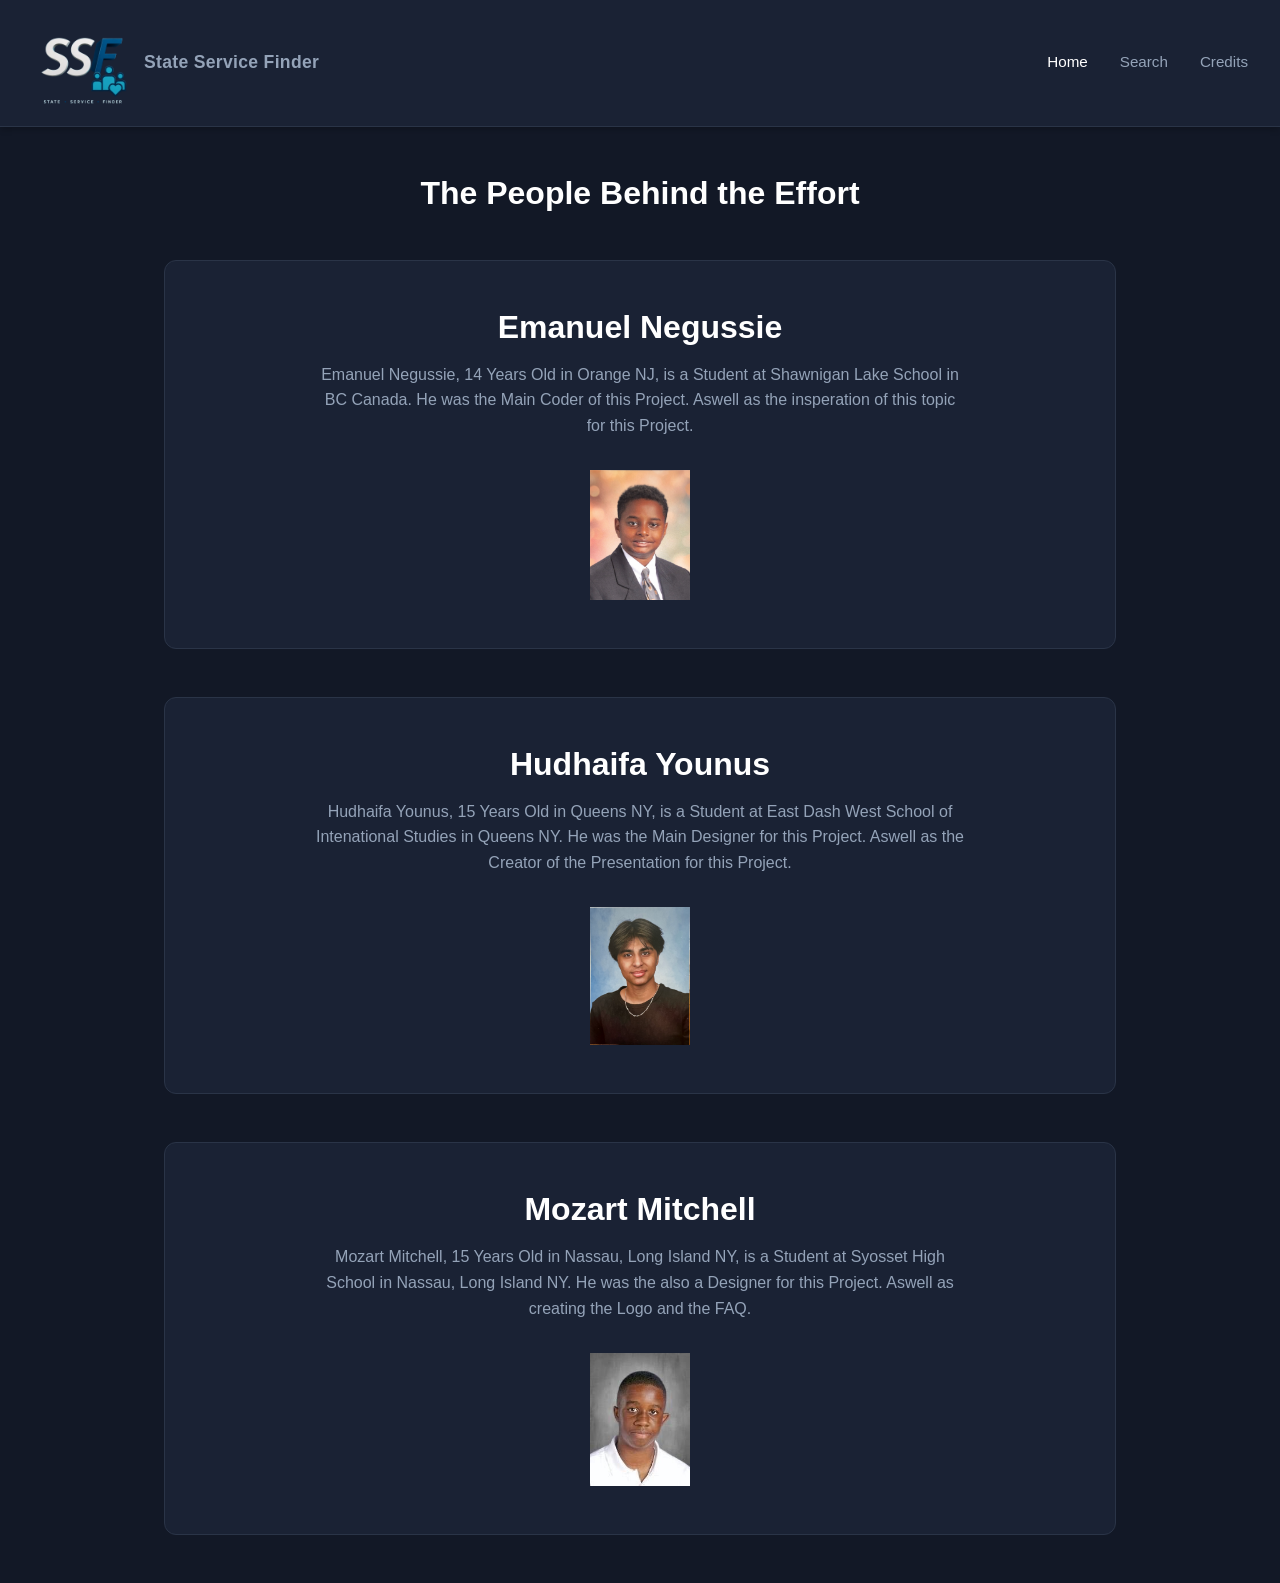
==== credits.html @ eddfe324 "Intial website upload" ====
<!DOCTYPE html>
<html lang="en">
<head>
  <meta charset="UTF-8">
  <meta name="viewport" content="width=device-width, initial-scale=1.0">
  <title>State Service Finder - Credits</title>
  <link rel="stylesheet" href="style.css">
</head>
<body>

  <header>
    <div class="logo">
      <img src="logo.png" alt="(State Service Finder)" class="profile-img">
      <span class="logo-text">State Service Finder</span>
    </div>

    <nav>
      <ul>
        <li><a href="index.html" class="active">Home</a></li>
        <li><a href="search.html">Search</a></li>
        <li><a href="credits.html">Credits</a></li>
      </ul>
    </nav>
  </header>

  <main>
        <h1>The People Behind the Effort</h1>
        </div>
      </div>
    </section>
  </main>
<main>
    <section class="hero-section">
      <div class="hero-content">
        <h1>Emanuel Negussie</h1>
                <p>Emanuel Negussie, 14 Years Old in Orange NJ, is a Student at Shawnigan Lake School in BC Canada. He was the Main Coder of this Project. Aswell as the insperation of this topic for this Project.</p>
         <img src="EmanuelN-DD.jpg" alt="(State Service Finder)" class="profile-img">
            </div>
      </div>
    </section>
  </main>
  
  <main>
    <section class="hero-section">
      <div class="hero-content">
        <h1>Hudhaifa Younus</h1>
           <p>Hudhaifa Younus, 15 Years Old in Queens NY, is a Student at East Dash West School of Intenational Studies in Queens NY. He was the Main Designer for this Project. Aswell as the Creator of the Presentation for this Project.</p>
        <img src="HudhaifaY-DD.jpg" alt="(State Service Finder)" class="profile-img">
        </div>
      </div>
    </section>
  </main>

    <main>
    <section class="hero-section">
      <div class="hero-content">
        <h1>Mozart Mitchell</h1>
        <p>Mozart Mitchell, 15 Years Old in Nassau, Long Island NY, is a Student at Syosset High School in Nassau, Long Island NY. He was the also a Designer for this Project. Aswell as creating the Logo and the FAQ.</p>
        <img src="MozartM-DD.jpg" alt="(State Service Finder)" class="profile-img">
      </div>
    </section>
  </main>
  <script src="script.js"></script>

</body>
</html>
---- style.css ----
/* `:root` is used to create CSS variables that store colors you can reuse throughout your website. 
Each variable, like `--primary`, `--accent`, or `--text-light`, represents a specific color for things such as backgrounds, text, buttons, and borders. */
:root {
  --primary: #121826;
  --header-bg: #1a2234;   
  --text-light: #ffffff; 
  --text-muted: #94a3b8;  
  --accent: #f59e0b;      
  --border-color: #2a3447;
}

* {
  box-sizing: border-box;
  margin: 0;
  padding: 0;
  font-family: 'Segoe UI', Tahoma, Geneva, Verdana, sans-serif;
}

body {
  background-color: var(--primary);
  color: var(--text-light);
}

header {
  background-color: var(--header-bg);
  color: var(--text-light);
  padding: 0.8rem 2rem;
  display: flex;
  justify-content: space-between;
  align-items: center;
  border-bottom: 1px solid var(--border-color);
  box-shadow: 0 4px 6px -1px rgba(0, 0, 0, 0.2);
}

.logo {
  font-size: 1.1rem;
  font-weight: bold;
  display: flex;
  align-items: center;
  gap: 0.75rem;
  cursor: pointer;
}

.profile-img {
  width: 100px;
  height: auto;
}

.logo-icon {
  background-color: var(--accent);
  width: 36px;
  height: 36px;
  border-radius: 8px;
  display: flex;
  align-items: center;
  justify-content: center;
  font-size: 1.2rem;
}

.logo-text {
  color: #94a3b8;
  letter-spacing: 0.3px;
}

nav ul {
  display: flex;
  list-style: none;
  gap: 2rem;
}

nav a {
  color: var(--text-muted);
  text-decoration: none;
  font-weight: 500;
  font-size: 0.95rem;
  transition: color 0.2s;
  padding: 0.4rem 0;
}

nav a:hover,
nav a.active {
  color: var(--text-light);
}

.user-profile {
  display: flex;
  align-items: center;
}

.profile-pic {
  width: 38px;
  height: 38px;
  border-radius: 50%;
  object-fit: cover;
  border: 2px solid #334155;
  cursor: pointer;
  transition: border-color 0.2s ease;
}

.profile-pic:hover {
  border-color: var(--accent);
}


main {
  max-width: 1000px;
  margin: 3rem auto;
  padding: 0 1.5rem;
  text-align: center;
}

.hero-section {
  background-color: var(--header-bg);
  border: 1px solid var(--border-color);
  border-radius: 12px;
  padding: 3rem 2rem;
  margin-bottom: 3rem;
}

.hero-content {
  display: flex;
  flex-direction: column;
  align-items: center;
}

.hero-content h1 {
  font-size: 2rem;
  margin-bottom: 1rem;
}

.hero-content p {
  color: var(--text-muted);
  max-width: 650px;
  line-height: 1.6;
  margin-bottom: 2rem;
}

.hero-buttons {
  display: flex;
  gap: 1rem;
  justify-content: center;
  flex-wrap: wrap;
}

.btn {
  padding: 0.75rem 1.5rem;
  font-size: 0.95rem;
  font-weight: 600;
  border-radius: 6px;
  text-decoration: none;
  transition: all 0.2s ease;
  cursor: pointer;
}

.btn-primary {
  background-color: var(--accent);
  color: #0f172a;
}

.btn-primary:hover {
  background-color: #e16c6c;
}

.btn-secondary {
  background-color: transparent;
  color: var(--text-light);
  border: 1px solid var(--border-color);
}

.btn-secondary:hover {
  background-color: #1a2234;
  border-color: var(--text-muted);
}

/* --- Features Section Alignment --- */
.features-section h2 {
  font-size: 1.5rem;
  margin-bottom: 2rem;
  text-align: center;
}

.card-grid {
  display: grid;
  grid-template-columns: repeat(auto-fit, minmax(250px, 1fr));
  gap: 1.5rem;
}

.card {
  background-color: var(--header-bg);
  border: 1px solid var(--border-color);
  border-radius: 8px;
  padding: 2rem 1.5rem;
  transition: transform 0.2s ease;
  display: flex;
  flex-direction: column;
  align-items: center;
  text-align: center;
}

.card:hover {
  transform: translateY(-4px);
}

.card-icon {
  font-size: 2rem;
  margin-bottom: 0.75rem;
}

.card h3 {
  font-size: 1.1rem;
  margin-bottom: 0.5rem;
}

.card p {
  color: var(--text-muted);
  font-size: 0.95rem;
  line-height: 1.5;
}

.search-header {
  margin-bottom: 2rem;
}

.search-box {
  background-color: var(--header-bg);
  border: 1px solid var(--border-color);
  border-radius: 8px;
  padding: 1.5rem;
  display: flex;
  gap: 1.5rem;
  flex-wrap: wrap;
  align-items: flex-end;
  justify-content: center;
  margin-bottom: 2rem;
}

.form-group {
  display: flex;
  flex-direction: column;
  align-items: flex-start;
  flex: 1;
  min-width: 200px;
}

.form-group label {
  font-size: 0.9rem;
  font-weight: 600;
  margin-bottom: 0.5rem;
  color: var(--text-light);
}

.form-group select {
  width: 100%;
  padding: 0.75rem;
  background-color: var(--primary);
  border: 1px solid var(--border-color);
  border-radius: 6px;
  color: var(--text-light);
  font-size: 0.95rem;
  outline: none;
}

.form-group select:focus {
  border-color: var(--accent);
}

.results-container {
  display: flex;
  flex-direction: column;
  gap: 1.5rem;
  margin-top: 2rem;
}

.placeholder-text {
  color: var(--text-muted);
  font-style: italic;
}

.cue-card {
  background-color: var(--header-bg);
  border: 1px solid var(--border-color);
  border-radius: 8px;
  padding: 1.5rem;
  display: flex;
  justify-content: space-between;
  align-items: center;
  gap: 1.5rem;
  text-align: left;
  box-shadow: 0 4px 6px -1px rgba(0, 0, 0, 0.2);
}

.cue-card-details {
  flex: 1;
}

.cue-card-badge {
  display: inline-block;
  background-color: #1e293b;
  color: var(--accent);
  border: 1px solid var(--accent);
  padding: 0.25rem 0.6rem;
  border-radius: 4px;
  font-size: 0.8rem;
  font-weight: 600;
  margin-bottom: 0.75rem;
}

.cue-card h3 {
  font-size: 1.25rem;
  margin-bottom: 0.5rem;
  color: var(--text-light);
}

.cue-card p {
  color: var(--text-muted);
  font-size: 0.95rem;
  margin-bottom: 0.75rem;
  line-height: 1.5;
}

.cue-card-info {
  font-size: 0.9rem;
  color: var(--text-light);
  margin-top: 0.4rem;
}

.cue-card-info strong {
  color: var(--accent);
}

.cue-card-action {
  min-width: 140px;
}

@media (max-width: 650px) {
  .cue-card {
    flex-direction: column;
    align-items: flex-start;
  }
  .cue-card-action {
    width: 100%;
  }
  .cue-card-action .btn {
    display: block;
    width: 100%;
  }
}
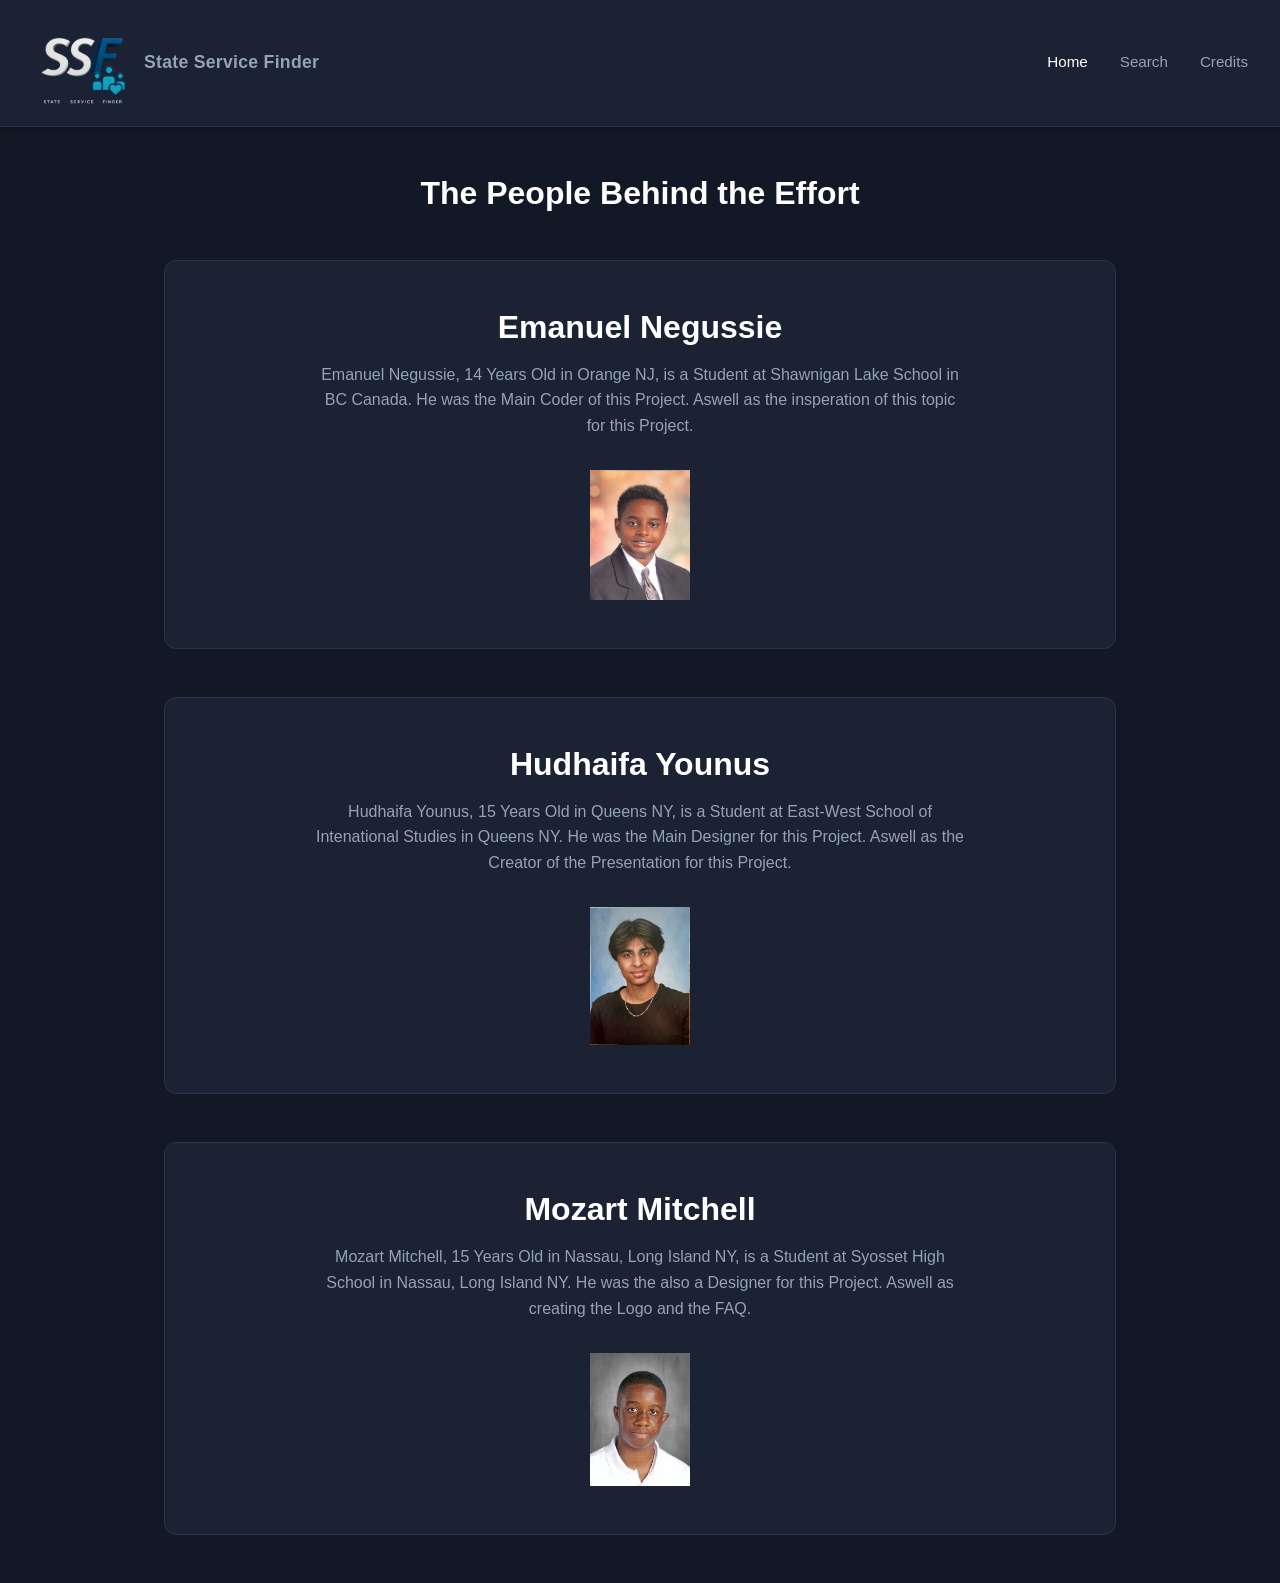
==== commit 79475358: "Update website" ====
--- a/credits.html
+++ b/credits.html
@@ -44,7 +44,7 @@
     <section class="hero-section">
       <div class="hero-content">
         <h1>Hudhaifa Younus</h1>
-           <p>Hudhaifa Younus, 15 Years Old in Queens NY, is a Student at East Dash West School of Intenational Studies in Queens NY. He was the Main Designer for this Project. Aswell as the Creator of the Presentation for this Project.</p>
+           <p>Hudhaifa Younus, 15 Years Old in Queens NY, is a Student at East-West School of Intenational Studies in Queens NY. He was the Main Designer for this Project. Aswell as the Creator of the Presentation for this Project.</p>
         <img src="HudhaifaY-DD.jpg" alt="(State Service Finder)" class="profile-img">
         </div>
       </div>
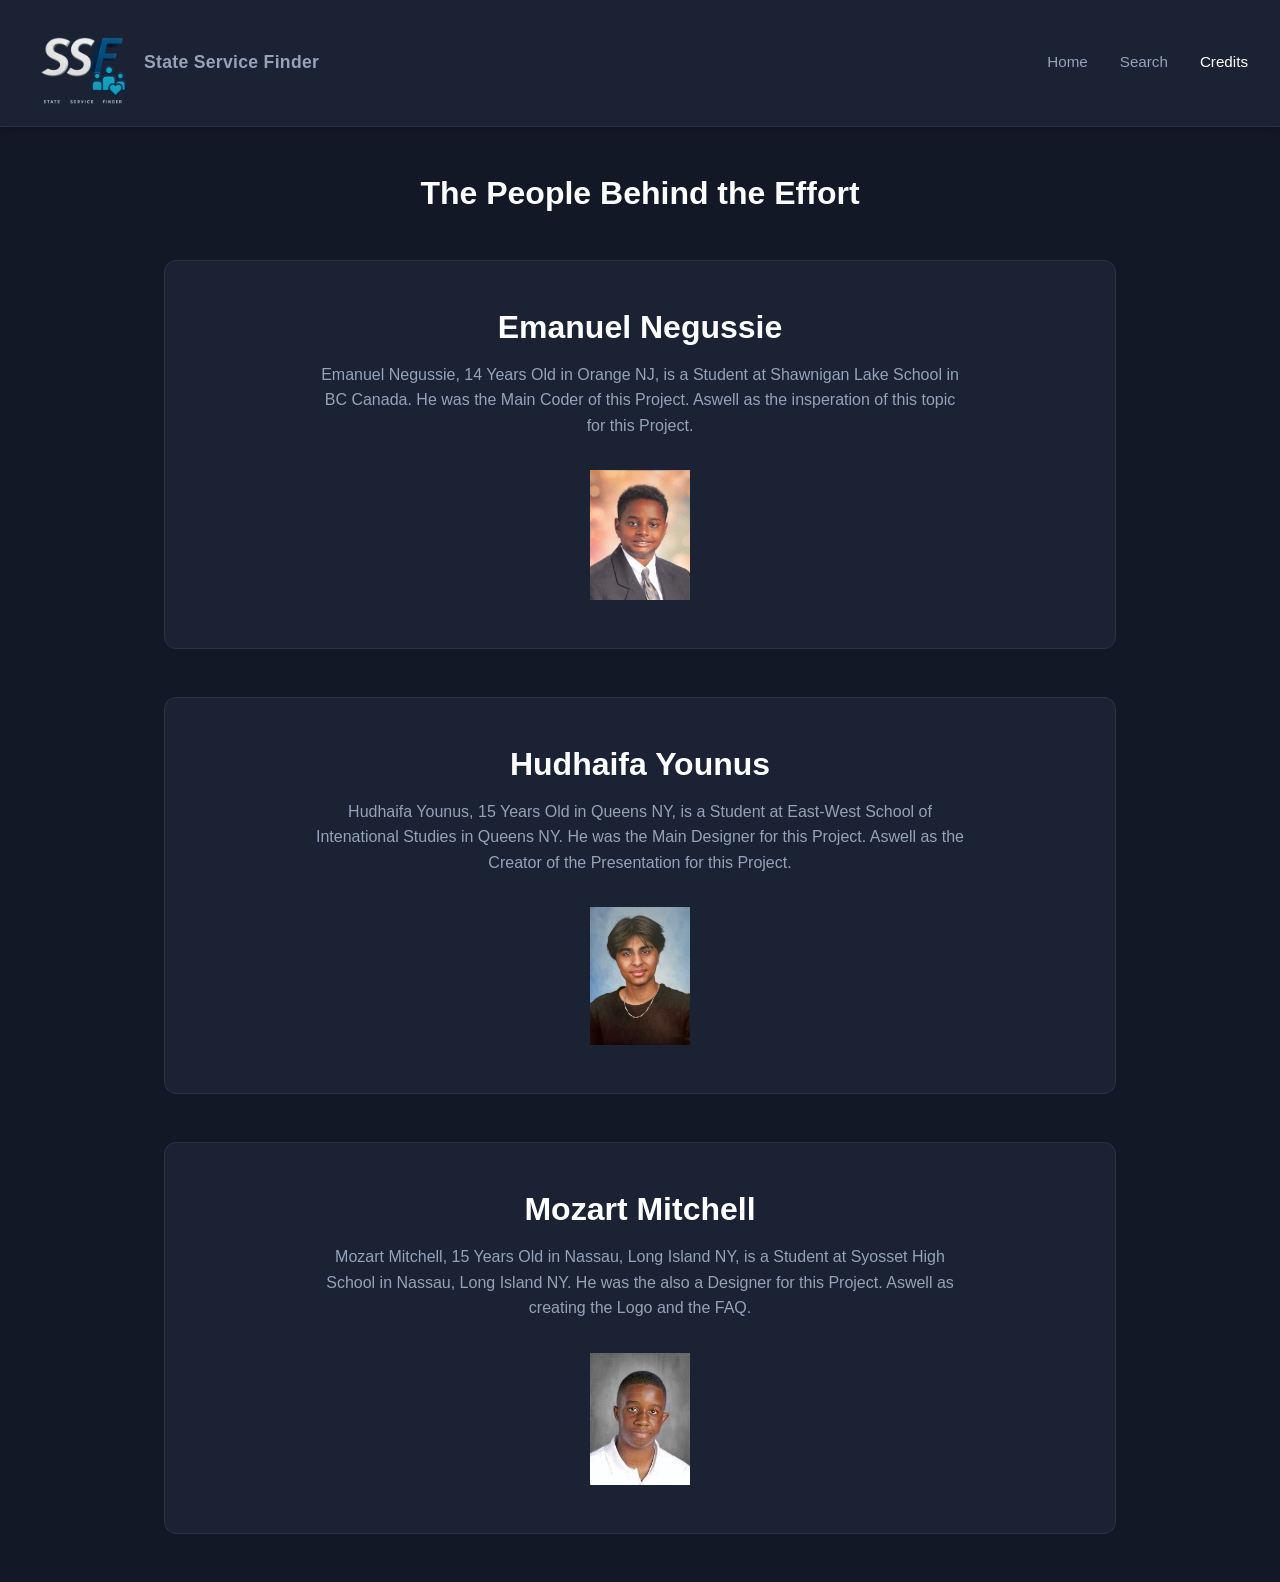
==== commit 722554f7: "Update website" ====
--- a/credits.html
+++ b/credits.html
@@ -16,9 +16,9 @@
 
     <nav>
       <ul>
-        <li><a href="index.html" class="active">Home</a></li>
+        <li><a href="index.html">Home</a></li>
         <li><a href="search.html">Search</a></li>
-        <li><a href="credits.html">Credits</a></li>
+        <li><a href="credits.html" class="active">Credits</a></li>
       </ul>
     </nav>
   </header>
